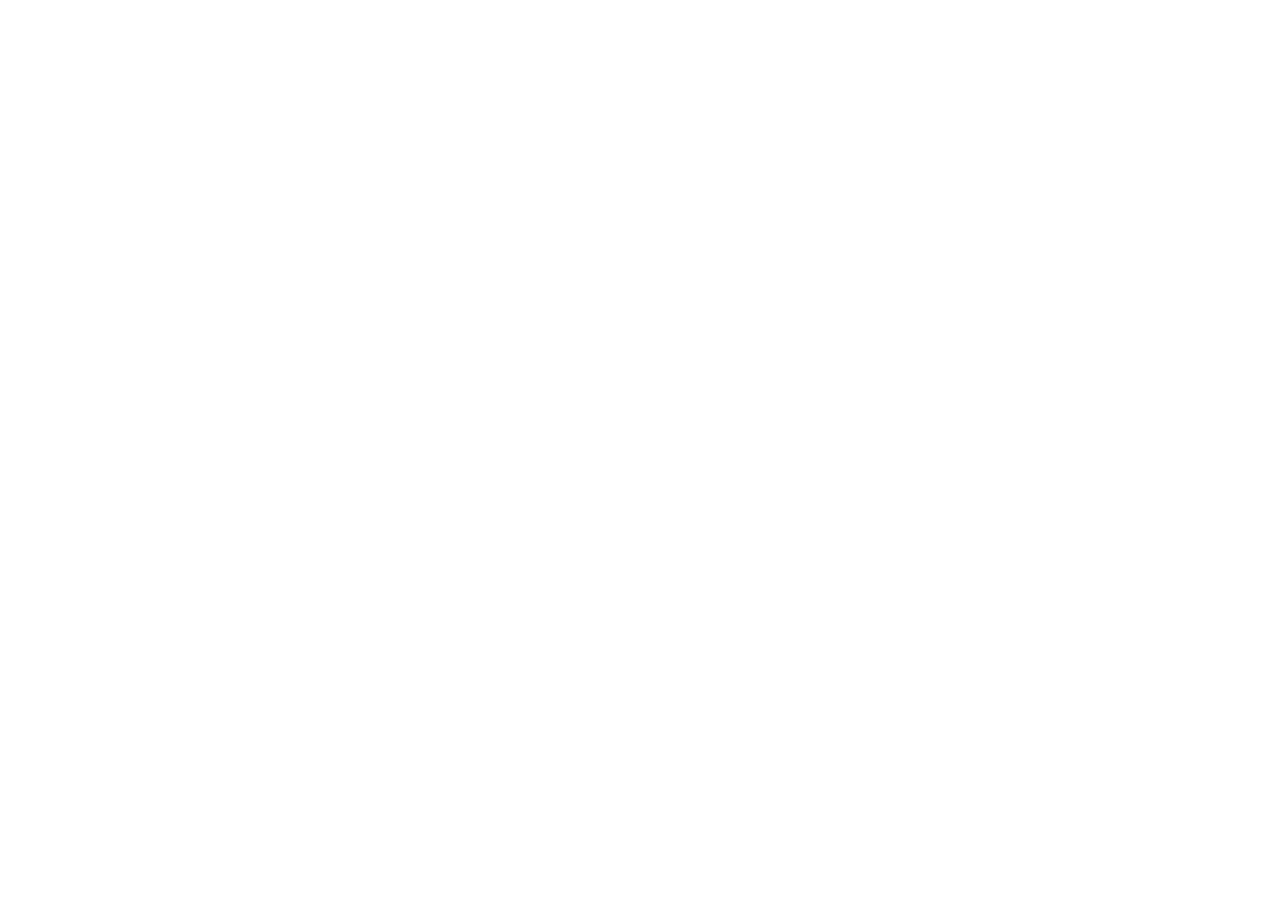
==== index.html @ 624dea50 "Add files via upload" ====
<!doctype html>
<html lang="zh-CN"><head><meta charset="utf-8"><meta name="viewport" content="width=device-width,initial-scale=1"><meta name="description" content="2026—2027 全年学习与成长计划，六个独立项目，本机保存进度。"><title>全年提升指南 · 全年提升指南</title><link rel="icon" href="assets/favicon.svg"><link rel="stylesheet" href="assets/style.css"></head>
<body data-module="home"><div id="app"></div><div id="toast" class="toast" role="status" hidden></div><dialog id="editor"></dialog><input type="file" id="backupFile" accept="application/json,.json" hidden><noscript>请启用 JavaScript 使用学习进度功能。</noscript>
<script src="data/plan.js"></script><script src="data/english-plan.js"></script><script src="data/materials.js"></script><script src="data/library.js"></script><script src="data/news.js"></script><script src="data/course-updates.js"></script><script src="assets/thesis-core.js"></script><script src="assets/core.js"></script><script src="assets/app.js"></script></body></html>
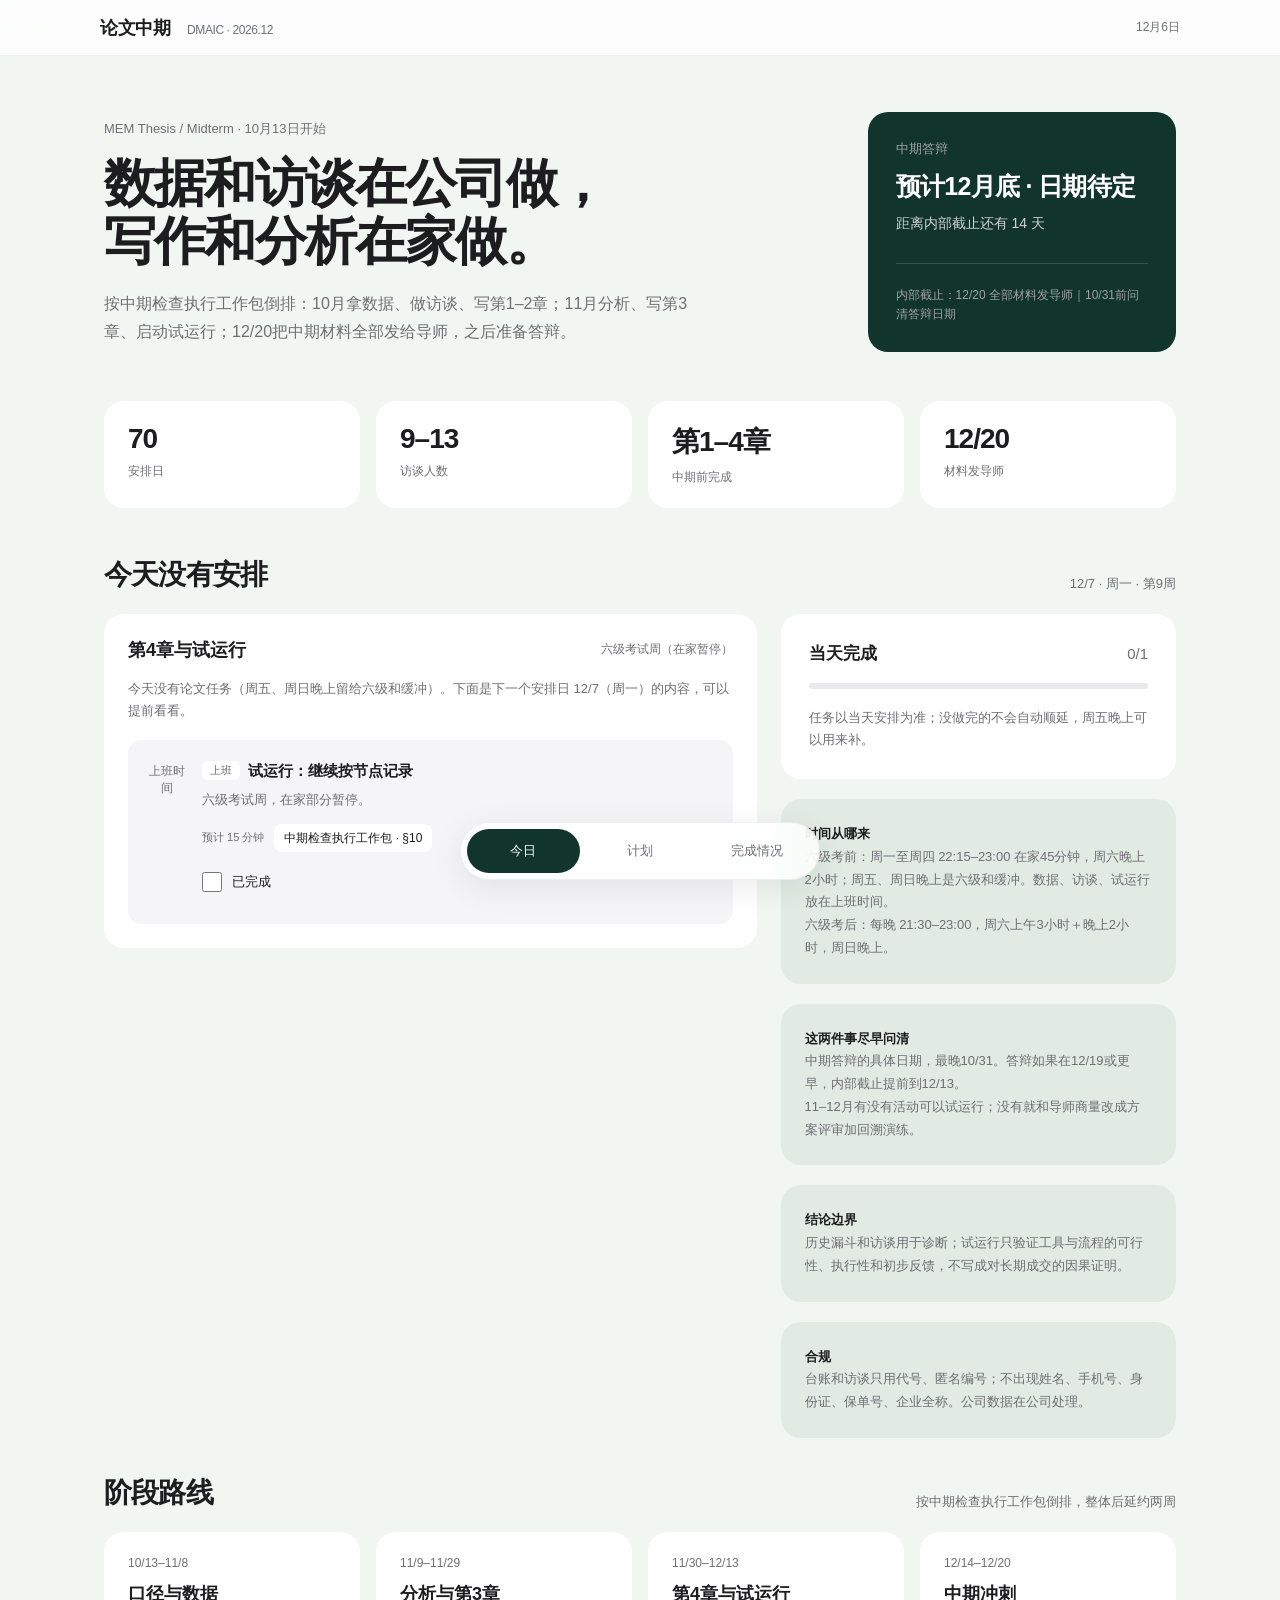
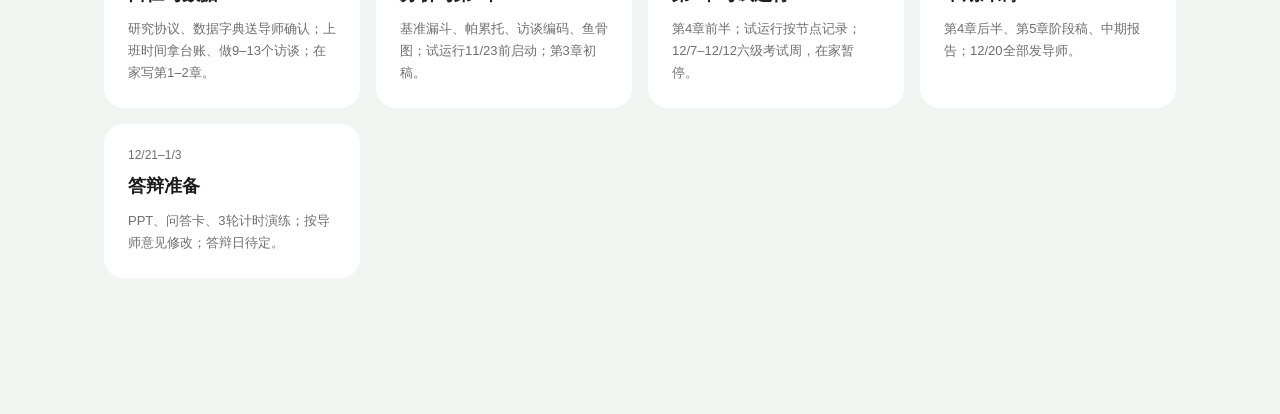
==== commit 69f17359: "Add files via upload" ====
--- a/index.html
+++ b/index.html
@@ -1,4 +1,146 @@
 <!doctype html>
-<html lang="zh-CN"><head><meta charset="utf-8"><meta name="viewport" content="width=device-width,initial-scale=1"><meta name="description" content="2026—2027 全年学习与成长计划，六个独立项目，本机保存进度。"><title>全年提升指南 · 全年提升指南</title><link rel="icon" href="assets/favicon.svg"><link rel="stylesheet" href="assets/style.css"></head>
-<body data-module="home"><div id="app"></div><div id="toast" class="toast" role="status" hidden></div><dialog id="editor"></dialog><input type="file" id="backupFile" accept="application/json,.json" hidden><noscript>请启用 JavaScript 使用学习进度功能。</noscript>
-<script src="data/plan.js"></script><script src="data/english-plan.js"></script><script src="data/materials.js"></script><script src="data/library.js"></script><script src="data/news.js"></script><script src="data/course-updates.js"></script><script src="assets/thesis-core.js"></script><script src="assets/core.js"></script><script src="assets/app.js"></script></body></html>
+<html lang="zh-CN">
+<head>
+  <meta charset="UTF-8" />
+  <meta name="viewport" content="width=device-width, initial-scale=1.0" />
+  <meta name="theme-color" content="#f2f6f3" />
+  <title>论文中期执行看板</title>
+  <style>
+
+
+    :root{--ink:#1d1d1f;--muted:#6e6e73;--paper:#f5f5f7;--card:#fff;--line:#e8e8ed;--blue:#0071e3;--radius:20px}
+    *{box-sizing:border-box}html{scroll-behavior:smooth}body{margin:0;min-height:100vh;padding-bottom:100px;background:var(--paper);color:var(--ink);font-family:-apple-system,BlinkMacSystemFont,"SF Pro Text","Helvetica Neue","PingFang SC","Microsoft YaHei",sans-serif;-webkit-font-smoothing:antialiased}
+    button,a,input{font:inherit}button{cursor:pointer}a{color:var(--link)} :focus-visible{outline:3px solid var(--blue);outline-offset:4px}
+    .topbar{position:sticky;top:env(safe-area-inset-top,0px);z-index:30;height:56px;padding:0 max(24px,calc((100vw - 1080px)/2));display:flex;align-items:center;justify-content:space-between;background:var(--glass);backdrop-filter:saturate(180%) blur(20px);border-bottom:1px solid var(--hair)}
+    .brand{font-size:18px;font-weight:600;letter-spacing:-.4px}.brand small{margin-left:12px;font-size:12px;color:var(--muted);font-weight:400}.date-chip{color:var(--muted);font-size:12px}
+    main{max-width:1120px;margin:0 auto;padding:52px 24px 36px}.hero{display:grid;grid-template-columns:1.4fr .6fr;gap:44px;align-items:center;margin-bottom:44px}.hero-copy{padding:12px 0}.eyebrow{color:var(--muted);font-size:13px;font-weight:500}h1{margin:16px 0 20px;font-size:clamp(32px,4.5vw,52px);font-weight:600;line-height:1.12;letter-spacing:-1.8px}.hero-copy p{max-width:610px;margin:0;color:var(--muted);font-size:16px;line-height:1.7}
+    .exam-card{display:flex;flex-direction:column;justify-content:space-between;min-height:240px;padding:28px;border-radius:var(--radius);background:var(--inv-bg);color:var(--inv-fg)}.exam-card .label{font-size:13px;color:#a1a1a6}.exam-card strong{display:block;margin:12px 0;font-size:25px;font-weight:600;letter-spacing:-.7px}.countdown{font-size:14px;color:#d2d2d7}.rule{height:1px;margin:22px 0;background:rgba(255,255,255,.15)}.exam-card .time{font-size:12px;color:#a1a1a6;line-height:1.6}
+    .kpis{display:grid;grid-template-columns:repeat(4,minmax(0,1fr));gap:16px;margin-bottom:48px}.kpi{padding:22px 24px;border-radius:var(--radius);background:var(--card)}.kpi .num{display:block;font-size:28px;font-weight:600;letter-spacing:-1px}.kpi .label{display:block;margin-top:8px;color:var(--muted);font-size:12px}
+    .page{display:none}.page.active{display:block}.section-head{display:flex;align-items:end;justify-content:space-between;gap:16px;margin:36px 0 20px}.section-head h2{margin:0;font-size:28px;font-weight:600;letter-spacing:-.8px}.section-head span{color:var(--muted);font-size:13px;line-height:1.5}
+    .card{border-radius:var(--radius);background:var(--card)}.today-layout{display:grid;grid-template-columns:1.65fr 1fr;gap:24px;align-items:start}.today-card{padding:24px;min-width:0}.today-heading{display:flex;justify-content:space-between;align-items:center;gap:12px;margin-bottom:20px}.today-heading strong{font-size:18px;font-weight:600}.today-heading span{color:var(--muted);font-size:12px}
+    .task-list{display:grid;gap:12px}.task{min-width:0;padding:20px;border-radius:14px;background:var(--soft)}.task.done{background:var(--done)}.task-top{display:flex;gap:16px;align-items:flex-start}.task-stage{flex:0 0 38px;padding-top:3px;color:var(--muted);font-size:12px;font-weight:500;text-align:center}.task-copy{flex:1;min-width:0}.task-title{font-size:15px;font-weight:600;line-height:1.5}.task-detail{margin-top:6px;color:var(--muted);font-size:13px;line-height:1.65;white-space:pre-line}.task-meta{display:flex;gap:10px;align-items:center;flex-wrap:wrap;margin:14px 0 0 54px}.badge{padding:4px 0;color:var(--muted);font-size:11px}.badge.path{max-width:100%;overflow:hidden;text-overflow:ellipsis;white-space:nowrap;font-size:11px}.badge.file{display:inline-block;max-width:100%;padding:5px 10px;border-radius:8px;background:var(--card);color:var(--ink);font-size:12px;line-height:1.5;overflow-wrap:anywhere}.badge.file.spark{background:var(--spark-bg);color:var(--spark-fg)}.task.done .badge.file{background:var(--card)}.side-stack .notice{line-height:1.75}.source-link{overflow-wrap:anywhere;color:var(--link);font-size:12px;text-decoration:none;line-height:1.6}.source-link:hover{text-decoration:underline}.task-actions{display:flex;margin:8px 0 0 54px}.complete-control{display:inline-flex;align-items:center;gap:10px;min-height:44px;font-size:13px;font-weight:500;cursor:pointer}.complete-control input{width:20px;height:20px;margin:0;accent-color:var(--blue);cursor:pointer}.task.done .complete-control{color:var(--link)}
+    .side-stack{display:grid;gap:20px;min-width:0}.summary-card{padding:28px}.progress-head{display:flex;justify-content:space-between;align-items:baseline;margin-bottom:18px}.progress-head strong{font-size:17px;font-weight:600}.progress-head span{color:var(--muted);font-size:15px}.track{height:6px;overflow:hidden;border-radius:99px;background:var(--chip)}.fill{height:100%;border-radius:inherit;background:var(--blue);transition:width .25s}.small-copy{margin:18px 0 0;color:var(--muted);font-size:13px;line-height:1.7}.notice{padding:24px;border-radius:var(--radius);background:var(--notice);color:var(--muted);font-size:13px;line-height:1.8}.notice b{color:var(--ink);font-weight:600}
+    .phase-grid{display:grid;grid-template-columns:repeat(4,minmax(0,1fr));gap:16px}.phase{padding:24px;border-radius:var(--radius);background:var(--card)}.phase .date{color:var(--muted);font-size:12px}.phase h3{margin:12px 0;font-size:18px;font-weight:600}.phase p{margin:0;color:var(--muted);font-size:13px;line-height:1.7}
+    .filters{display:flex;gap:8px;overflow-x:auto;padding:4px 4px 8px}.filter{flex:0 0 auto;min-height:44px;padding:10px 20px;border:0;border-radius:999px;background:var(--chip);color:var(--ink);font-size:13px}.filter.active{background:var(--blue);color:#fff}.week-group{margin-top:28px}.week-title{display:flex;justify-content:space-between;gap:12px;padding:12px 4px;font-size:16px;font-weight:600}.week-title span{color:var(--muted);font-size:12px;font-weight:400}.day-card{margin-bottom:10px;overflow:hidden}.day-summary{display:grid;grid-template-columns:86px 1fr auto;gap:20px;align-items:center;padding:22px 24px;border:0;background:var(--card);text-align:left;width:100%;color:var(--ink)}.day-summary.open{background:var(--open)}.day-date{font-size:16px;font-weight:600}.day-date small{display:block;margin-top:5px;color:var(--muted);font-size:12px;font-weight:400}.day-main{font-size:14px;line-height:1.6}.day-main small{display:block;margin-top:4px;color:var(--muted);font-size:12px}.expand{color:var(--link);font-size:13px}.day-tasks{display:none;padding:0 24px 24px}.day-tasks.open{display:grid;gap:12px;padding-top:12px}
+    .chart-card{padding:28px}.chart-heading{display:flex;align-items:center;justify-content:space-between;gap:12px;margin-bottom:28px}.chart-heading strong{font-size:17px;font-weight:600}.chart-heading span{font-size:12px;color:var(--muted)}.chart-layout{display:flex;gap:12px}.chart-axis{height:224px;flex:0 0 36px;position:relative;color:var(--muted);font-size:11px}.chart-axis span{position:absolute;right:0}.chart-axis span:nth-child(1){top:-6px}.chart-axis span:nth-child(2){top:94px}.chart-axis span:nth-child(3){top:194px}.chart-scroll{overflow-x:auto;flex:1;min-width:0;padding:6px 4px 12px;margin-top:-6px}.chart-columns{display:flex;width:max-content;min-width:100%;height:248px;gap:8px;background:linear-gradient(to bottom,var(--line) 1px,transparent 1px) 0 0/100% 100px repeat-y}.chart-day{flex:1 0 44px;max-width:64px;height:248px;padding:0 5px;border:0;background:transparent;display:flex;flex-direction:column;align-items:center;color:var(--muted);border-radius:8px}.bar-track{height:200px;width:22px;display:flex;align-items:flex-end;position:relative}.bar-fill{width:100%;height:var(--pct);min-height:3px;border-radius:5px 5px 0 0;background:var(--bar);transition:height .25s,background .15s}.chart-day:hover .bar-fill,.chart-day[aria-pressed="true"] .bar-fill{background:var(--blue)}.chart-day[aria-pressed="true"]{color:var(--link);background:var(--wash)}.bar-label{padding-top:12px;font-size:11px;white-space:nowrap}.bar-value{margin-top:4px;font-size:10px}.completion-detail{margin-top:24px;padding:28px}.detail-heading{display:flex;align-items:center;justify-content:space-between;gap:20px;margin-bottom:20px}.detail-heading h3{font-size:20px;font-weight:600;margin:0 0 6px}.detail-heading p{font-size:13px;color:var(--muted);margin:0}.completion-count{font-size:28px;font-weight:600;letter-spacing:-1px}.completion-count small{display:block;color:var(--muted);font-size:12px;font-weight:400;letter-spacing:0;margin-top:6px}.completion-tasks{display:grid;gap:0}.completion-task{display:flex;align-items:flex-start;gap:12px;padding:16px 0;border-top:1px solid var(--line);font-size:14px;line-height:1.6}.completion-mark{flex:0 0 20px;color:var(--muted)}.completion-task.finished .completion-mark{color:var(--link)}.completion-task small{display:block;color:var(--muted);font-size:12px;margin-top:4px}.completion-empty{padding:36px 24px;color:var(--muted);font-size:14px;text-align:center}
+    .bottom-nav{position:fixed;z-index:20;bottom:20px;left:50%;transform:translateX(-50%);display:grid;grid-template-columns:repeat(3,1fr);gap:4px;width:360px;max-width:calc(100% - 32px);padding:6px;border:1px solid var(--hair);border-radius:999px;background:var(--glass2);backdrop-filter:saturate(180%) blur(20px);box-shadow:0 8px 32px rgba(0,0,0,.08)}.nav{min-height:44px;border:0;border-radius:999px;background:transparent;color:var(--muted);font-size:13px}.nav.active{background:var(--inv-bg);color:var(--inv-fg)}.toast{position:fixed;z-index:80;left:50%;bottom:92px;transform:translateX(-50%) translateY(10px);padding:12px 20px;border-radius:99px;background:var(--inv-bg);color:var(--inv-fg);font-size:13px;opacity:0;pointer-events:none;transition:.2s}.toast.show{opacity:1;transform:translateX(-50%) translateY(0)}
+    @media(max-width:760px){.topbar{padding:0 20px}main{padding:30px 16px}.hero,.today-layout{grid-template-columns:1fr;gap:24px}.hero{margin-bottom:24px}.hero-copy{padding:4px}h1{letter-spacing:-1px}.exam-card{min-height:190px;padding:24px}.kpis,.phase-grid{grid-template-columns:repeat(2,minmax(0,1fr))}.kpis{gap:12px;margin-bottom:32px}.kpi{padding:20px}.section-head{align-items:start;flex-direction:column;gap:8px}.section-head h2{font-size:25px}.today-card{padding:20px 16px}.task{padding:16px}.task-top{gap:12px}.task-meta,.task-actions{margin-left:0}.task-stage{flex-basis:30px}.day-summary{grid-template-columns:54px 1fr auto;gap:12px;padding:20px 16px}.day-tasks{padding:0 16px 16px}.chart-card{padding:24px 16px}.chart-heading{align-items:start;flex-direction:column;gap:8px}.chart-layout{gap:6px}.chart-axis{flex-basis:32px}.completion-detail{padding:24px 20px}.phase{padding:20px}.bottom-nav{bottom:calc(12px + env(safe-area-inset-bottom))}.toast{bottom:calc(86px + env(safe-area-inset-bottom))}}
+    @media(max-width:380px){.kpi .num{font-size:24px}.phase-grid{grid-template-columns:1fr}.today-heading{align-items:start;flex-direction:column}.day-summary{gap:8px}.detail-heading{align-items:start;flex-direction:column}}
+    @media(prefers-reduced-motion:reduce){*,*::before,*::after{scroll-behavior:auto!important;transition:none!important}}
+  
+    a.badge.file{text-decoration:none;color:var(--link)}a.badge.file:hover{text-decoration:underline}
+    .kind-tag{display:inline-block;margin-right:8px;padding:1px 8px;border-radius:6px;background:var(--card);color:var(--muted);font-size:11px;font-weight:500;vertical-align:2px}
+    .task.done .kind-tag{background:rgba(255,255,255,.7)}
+    .next-hint{margin:-4px 0 18px;color:var(--muted);font-size:13px;line-height:1.7}
+
+    :root{--soft:#f5f5f7;--chip:#e8e8ed;--done:#e5f2ea;--notice:#e1ebe4;--open:#fafafc;--bar:#b2d9c4;--link:#116a49;--spark-bg:#e3f1e8;--spark-fg:#0f6142;--glass:rgba(255,255,255,.78);--glass2:rgba(255,255,255,.85);--hair:rgba(0,0,0,.06);--inv-bg:#11352a;--inv-fg:#fff;--paper:#f2f6f3;--blue:#167a55;--wash:rgba(22,122,85,.07)}
+    @media (prefers-color-scheme: dark){:root:not([data-theme="light"]){--ink:#f5f5f7;--muted:#98989d;--paper:#000;--card:#1c1c1e;--line:#38383a;--blue:#33b981;--soft:#2c2c2e;--chip:#3a3a3c;--done:#11281e;--notice:#18241e;--open:#232325;--bar:#1d5a40;--link:#5fd3a0;--spark-bg:#11281e;--spark-fg:#74dcb0;--glass:rgba(28,28,30,.78);--glass2:rgba(28,28,30,.85);--hair:rgba(255,255,255,.08);--inv-bg:#163d30;--inv-fg:#fff;--wash:rgba(51,185,129,.12);color-scheme:dark}}
+    :root[data-theme="dark"]{--ink:#f5f5f7;--muted:#98989d;--paper:#000;--card:#1c1c1e;--line:#38383a;--blue:#33b981;--soft:#2c2c2e;--chip:#3a3a3c;--done:#11281e;--notice:#18241e;--open:#232325;--bar:#1d5a40;--link:#5fd3a0;--spark-bg:#11281e;--spark-fg:#74dcb0;--glass:rgba(28,28,30,.78);--glass2:rgba(28,28,30,.85);--hair:rgba(255,255,255,.08);--inv-bg:#163d30;--inv-fg:#fff;--wash:rgba(51,185,129,.12);color-scheme:dark}
+    .sync-note{max-width:1120px;margin:0 auto;padding-inline:24px;color:var(--muted);font-size:12px;line-height:1.6}
+  </style>
+</head>
+<body>
+  <header class="topbar"><div class="brand">论文中期 <small>DMAIC · 2026.12</small></div><span class="date-chip" id="todayChip"></span></header>
+  <main>
+    <section class="hero"><div class="hero-copy"><div class="eyebrow">MEM Thesis / Midterm · 10月13日开始</div><h1>数据和访谈在公司做，<br>写作和分析在家做。</h1><p>按中期检查执行工作包倒排：10月拿数据、做访谈、写第1–2章；11月分析、写第3章、启动试运行；12/20把中期材料全部发给导师，之后准备答辩。</p></div><aside class="exam-card"><div><div class="label">中期答辩</div><strong>预计12月底 · 日期待定</strong><div class="countdown" id="countdown">计算中</div></div><div><div class="rule"></div><div class="time">内部截止：12/20 全部材料发导师｜10/31前问清答辩日期</div></div></aside></section>
+    <section class="kpis"><div class="kpi"><span class="num" id="kpiDays"></span><span class="label">安排日</span></div><div class="kpi"><span class="num">9–13</span><span class="label">访谈人数</span></div><div class="kpi"><span class="num">第1–4章</span><span class="label">中期前完成</span></div><div class="kpi"><span class="num">12/20</span><span class="label">材料发导师</span></div></section>
+    <section class="page active" id="page-today"></section><section class="page" id="page-plan"></section><section class="page" id="page-completion"></section>
+  </main>
+  <nav class="bottom-nav" aria-label="页面导航"><button class="nav active" data-page="today">今日</button><button class="nav" data-page="plan">计划</button><button class="nav" data-page="completion">完成情况</button></nav><div class="toast" id="toast" role="status" aria-live="polite"></div>
+  <script>
+
+    const D = {"store":"thesis_midterm_plan_2026_v1","target":{"iso":"2026-12-20T23:00:00","name":"内部截止"},"phases":[{"id":"prep","label":"口径与数据","start":"10/13","end":"11/8","text":"研究协议、数据字典送导师确认；上班时间拿台账、做9–13个访谈；在家写第1–2章。"},{"id":"analysis","label":"分析与第3章","start":"11/9","end":"11/29","text":"基准漏斗、帕累托、访谈编码、鱼骨图；试运行11/23前启动；第3章初稿。"},{"id":"ch4","label":"第4章与试运行","start":"11/30","end":"12/13","text":"第4章前半；试运行按节点记录；12/7–12/12六级考试周，在家暂停。"},{"id":"sprint","label":"中期冲刺","start":"12/14","end":"12/20","text":"第4章后半、第5章阶段稿、中期报告；12/20全部发导师。"},{"id":"defense","label":"答辩准备","start":"12/21","end":"1/3","text":"PPT、问答卡、3轮计时演练；按导师意见修改；答辩日待定。"}],"days":[{"key":"2026-10-13","week":"第1周","weekName":"口径确认包发导师","phase":"prep","headline":"研究协议一页纸","tasks":[{"id":"t1","stage":"上班时间","title":"提交脱敏台账提取申请","detail":"向业务负责人申请连续6个月、不少于10场活动的台账；附上数据字典的字段清单，说明只要企业代号和匿名员工号。","planned":20,"files":[{"short":"中期检查执行工作包 · §3 数据字典","full":"output/中期准备包_2026/中期检查执行工作包.docx"}],"tag":"上班"},{"id":"t2","stage":"22:15 在家","title":"研究协议一页纸","detail":"对象、核心问题、流程边界、研究设计、中期目标五项，照工作包第2节写成一页。","planned":45,"files":[{"short":"中期检查执行工作包 · §2 研究协议","full":"output/中期准备包_2026/中期检查执行工作包.docx"},{"short":"开题报告详情表核心内容_已修订可提交.docx","full":"开题报告详情表核心内容_已修订可提交.docx"}],"tag":""}]},{"key":"2026-10-14","week":"第1周","weekName":"口径确认包发导师","phase":"prep","headline":"画流程图","tasks":[{"id":"t1","stage":"上班时间","title":"列访谈名单并发出邀约","detail":"项目负责人2–3人、代理人骨干3–4人、培训/合规/数据2–3人、企业HR 2–3人，共9–13人；每人约45分钟。","planned":20,"files":[{"short":"中期检查执行工作包 · §5 访谈方案","full":"output/中期准备包_2026/中期检查执行工作包.docx"}],"tag":"上班"},{"id":"t2","stage":"22:15 在家","title":"画流程图","detail":"企业筛选 → HR沟通 → 报名/到场 → 咨询预约 → 保单体检 → 方案出具 → 成交/持续跟进；每个节点写清唯一时间戳与归属规则。","planned":45,"files":[{"short":"中期检查执行工作包 · §2 流程边界","full":"output/中期准备包_2026/中期检查执行工作包.docx"}],"tag":""}]},{"key":"2026-10-15","week":"第1周","weekName":"口径确认包发导师","phase":"prep","headline":"数据字典定稿","tasks":[{"id":"t1","stage":"上班时间","title":"问清11–12月哪几场活动可以试运行","detail":"试运行要在11/23前启动；没有可用活动的话，尽早告诉导师。","planned":15,"files":[{"short":"中期检查执行工作包 · §10 试运行","full":"output/中期准备包_2026/中期检查执行工作包.docx"}],"tag":"上班"},{"id":"t2","stage":"22:15 在家","title":"数据字典定稿","detail":"9个变量逐一写定义口径、来源、时间字段、缺失处理。","planned":45,"files":[{"short":"中期检查执行工作包 · §3 数据字典","full":"output/中期准备包_2026/中期检查执行工作包.docx"}],"tag":""}]},{"key":"2026-10-16","week":"第1周","weekName":"口径确认包发导师","phase":"prep","headline":"跟进台账申请进度","tasks":[{"id":"t1","stage":"上班时间","title":"跟进台账申请进度","detail":"确认数据什么时候能拿到、以什么格式给。晚上是缓冲，不排在家任务。","planned":10,"files":[],"tag":"上班"}]},{"key":"2026-10-17","week":"第1周","weekName":"口径确认包发导师","phase":"prep","headline":"整理口径确认包并发给导师","tasks":[{"id":"t1","stage":"周六 21:30","title":"整理口径确认包并发给导师","detail":"研究协议、流程图、数据字典、访谈名单合成一份，附几句说明：想请导师确认口径与流程边界。今晚发出。","planned":120,"files":[{"short":"中期检查执行工作包 · §1–§3","full":"output/中期准备包_2026/中期检查执行工作包.docx"},{"short":"开题报告详情表核心内容_已修订可提交.docx","full":"开题报告详情表核心内容_已修订可提交.docx"}],"tag":""}]},{"key":"2026-10-19","week":"第2周","weekName":"拿数据、开始访谈、第1章","phase":"prep","headline":"第1章：研究背景","tasks":[{"id":"t1","stage":"上班时间","title":"访谈1：项目负责人","detail":"开场照工作包的伦理提示说明匿名与可拒答；当天把录音转成纪要。","planned":60,"files":[{"short":"中期检查执行工作包 · §5 访谈提纲与伦理提示","full":"output/中期准备包_2026/中期检查执行工作包.docx"}],"tag":"上班"},{"id":"t2","stage":"22:15 在家","title":"第1章：研究背景","detail":"以开题报告为底稿改写，套用学校论文模板。","planned":45,"files":[{"short":"开题报告详情表核心内容_已修订可提交.docx","full":"开题报告详情表核心内容_已修订可提交.docx"},{"short":"毕业论文 / 复旦MEM硕士毕业论文模板(2025)","full":"../毕业论文/3.00 复旦MEM硕士毕业论文模板(2025)(1).docx"}],"tag":""}]},{"key":"2026-10-20","week":"第2周","weekName":"拿数据、开始访谈、第1章","phase":"prep","headline":"第1章：研究问题与意义","tasks":[{"id":"t1","stage":"上班时间","title":"接收台账，先查范围完整性与重复记录","detail":"是否覆盖连续6个月、10场以上；按“活动编号＋企业代号＋匿名员工号”去重。","planned":30,"files":[{"short":"中期检查执行工作包 · §4 数据质量审计","full":"output/中期准备包_2026/中期检查执行工作包.docx"}],"tag":"上班"},{"id":"t2","stage":"22:15 在家","title":"第1章：研究问题与意义","detail":"问题对应四问：问题在哪、为何发生、如何改进、方案是否可行。","planned":45,"files":[{"short":"开题报告详情表核心内容_已修订可提交.docx","full":"开题报告详情表核心内容_已修订可提交.docx"}],"tag":""}]},{"key":"2026-10-21","week":"第2周","weekName":"拿数据、开始访谈、第1章","phase":"prep","headline":"整理访谈纪要1–2","tasks":[{"id":"t1","stage":"上班时间","title":"访谈2：项目负责人或渠道管理","detail":"重点：企业选择、目标冲突、资源与复盘机制。","planned":60,"files":[{"short":"中期检查执行工作包 · §5","full":"output/中期准备包_2026/中期检查执行工作包.docx"}],"tag":"上班"},{"id":"t2","stage":"22:15 在家","title":"整理访谈纪要1–2","detail":"按“角色＋编号”命名，存入 03_访谈纪要与编码。","planned":45,"files":[{"short":"中期检查执行工作包 · 附录A 命名规范","full":"output/中期准备包_2026/中期检查执行工作包.docx"}],"tag":""}]},{"key":"2026-10-22","week":"第2周","weekName":"拿数据、开始访谈、第1章","phase":"prep","headline":"第1章：研究方法与技术路线","tasks":[{"id":"t1","stage":"22:15 在家","title":"第1章：研究方法与技术路线","detail":"单案例研究：历史过程数据＋半结构化访谈＋小范围试运行。","planned":45,"files":[{"short":"开题报告详情表核心内容_已修订可提交.docx","full":"开题报告详情表核心内容_已修订可提交.docx"}],"tag":""}]},{"key":"2026-10-23","week":"第2周","weekName":"拿数据、开始访谈、第1章","phase":"prep","headline":"数据质量审计：漏斗逻辑、时间顺序、缺失比例","tasks":[{"id":"t1","stage":"上班时间","title":"数据质量审计：漏斗逻辑、时间顺序、缺失比例","detail":"后续节点人数不得无解释地大于前序节点；报名≤到场≤预约≤体检≤方案≤成交。异常样本回查，不擅自改写。","planned":45,"files":[{"short":"中期检查执行工作包 · §4","full":"output/中期准备包_2026/中期检查执行工作包.docx"}],"tag":"上班"}]},{"key":"2026-10-24","week":"第2周","weekName":"拿数据、开始访谈、第1章","phase":"prep","headline":"第1章初稿合成＋清洗日志 V01","tasks":[{"id":"t1","stage":"周六 21:30","title":"第1章初稿合成＋清洗日志 V01","detail":"把本周三段合成第1章；清洗日志记录日期、修改人、原因与影响。","planned":120,"files":[{"short":"毕业论文 / 复旦MEM硕士毕业论文模板(2025)","full":"../毕业论文/3.00 复旦MEM硕士毕业论文模板(2025)(1).docx"},{"short":"中期检查执行工作包 · 附录A","full":"output/中期准备包_2026/中期检查执行工作包.docx"}],"tag":""}]},{"key":"2026-10-26","week":"第3周","weekName":"访谈、第2章","phase":"prep","headline":"第2章：DMAIC 理论","tasks":[{"id":"t1","stage":"上班时间","title":"访谈3：代理人骨干","detail":"重点：现场服务、客户分层、资料收集、跟进障碍。","planned":60,"files":[{"short":"中期检查执行工作包 · §5","full":"output/中期准备包_2026/中期检查执行工作包.docx"}],"tag":"上班"},{"id":"t2","stage":"22:15 在家","title":"第2章：DMAIC 理论","detail":"定义、五阶段、在服务流程中的应用。","planned":45,"files":[{"short":"参考文献 文件夹","full":"参考文献/"}],"tag":""}]},{"key":"2026-10-27","week":"第3周","weekName":"访谈、第2章","phase":"prep","headline":"第2章：服务质量与项目质量理论","tasks":[{"id":"t1","stage":"22:15 在家","title":"第2章：服务质量与项目质量理论","detail":"只写与本研究CTQ相关的部分。","planned":45,"files":[{"short":"参考文献 文件夹","full":"参考文献/"}],"tag":""}]},{"key":"2026-10-28","week":"第3周","weekName":"访谈、第2章","phase":"prep","headline":"整理访谈纪要3–4","tasks":[{"id":"t1","stage":"上班时间","title":"访谈4：代理人骨干","detail":"同上提纲；注意“只听不约、约而不来”的原因。","planned":60,"files":[{"short":"中期检查执行工作包 · §5","full":"output/中期准备包_2026/中期检查执行工作包.docx"}],"tag":"上班"},{"id":"t2","stage":"22:15 在家","title":"整理访谈纪要3–4","detail":"当天转写，标出可以引用的原话。","planned":45,"files":[],"tag":""}]},{"key":"2026-10-29","week":"第3周","weekName":"访谈、第2章","phase":"prep","headline":"第2章：职域服务相关文献综述","tasks":[{"id":"t1","stage":"22:15 在家","title":"第2章：职域服务相关文献综述","detail":"国内外研究现状＋述评，指出本研究的切入点。","planned":45,"files":[{"short":"参考文献 文件夹","full":"参考文献/"}],"tag":""}]},{"key":"2026-10-30","week":"第3周","weekName":"访谈、第2章","phase":"prep","headline":"访谈5：培训/合规/数据人员；问清中期答辩日期","tasks":[{"id":"t1","stage":"上班时间","title":"访谈5：培训/合规/数据人员；问清中期答辩日期","detail":"访谈重点：标准、系统字段、授权、宣传及适当性边界。中期日期最晚10/31前问到。","planned":60,"files":[{"short":"中期检查执行工作包 · §5","full":"output/中期准备包_2026/中期检查执行工作包.docx"}],"tag":"上班"}]},{"key":"2026-10-31","week":"第3周","weekName":"访谈、第2章","phase":"prep","headline":"第2章初稿＋脱敏合规检查","tasks":[{"id":"t1","stage":"周六 21:30","title":"第2章初稿＋脱敏合规检查","detail":"第2章合成；检查台账里没有姓名、手机号、身份证、保单号、企业全称。","planned":120,"files":[{"short":"中期检查执行工作包 · §4 脱敏合规","full":"output/中期准备包_2026/中期检查执行工作包.docx"}],"tag":""}]},{"key":"2026-11-02","week":"第4周","weekName":"访谈收尾、第1–2章V1","phase":"prep","headline":"整理访谈纪要5–7","tasks":[{"id":"t1","stage":"上班时间","title":"访谈6–7：代理人骨干、企业HR","detail":"HR重点：企业准入、动员难点、员工体验与隐私顾虑。","planned":90,"files":[{"short":"中期检查执行工作包 · §5","full":"output/中期准备包_2026/中期检查执行工作包.docx"}],"tag":"上班"},{"id":"t2","stage":"22:15 在家","title":"整理访谈纪要5–7","detail":"当天转写。","planned":45,"files":[],"tag":""}]},{"key":"2026-11-03","week":"第4周","weekName":"访谈收尾、第1–2章V1","phase":"prep","headline":"第1–2章通读修改","tasks":[{"id":"t1","stage":"22:15 在家","title":"第1–2章通读修改","detail":"统一术语、引用格式和图表编号。","planned":45,"files":[{"short":"毕业论文 / 复旦MEM硕士毕业论文模板(2025)","full":"../毕业论文/3.00 复旦MEM硕士毕业论文模板(2025)(1).docx"}],"tag":""}]},{"key":"2026-11-04","week":"第4周","weekName":"访谈收尾、第1–2章V1","phase":"prep","headline":"数据清洗：去重、时间顺序异常回查","tasks":[{"id":"t1","stage":"上班时间","title":"访谈8–9：企业HR、合规或数据人员","detail":"补齐四类角色；如已满9人可只做一场。","planned":60,"files":[{"short":"中期检查执行工作包 · §5","full":"output/中期准备包_2026/中期检查执行工作包.docx"}],"tag":"上班"},{"id":"t2","stage":"22:15 在家","title":"数据清洗：去重、时间顺序异常回查","detail":"只回查、标记，不改原始值。","planned":45,"files":[{"short":"中期检查执行工作包 · §4","full":"output/中期准备包_2026/中期检查执行工作包.docx"}],"tag":""}]},{"key":"2026-11-05","week":"第4周","weekName":"访谈收尾、第1–2章V1","phase":"prep","headline":"填完数据质量审计表","tasks":[{"id":"t1","stage":"22:15 在家","title":"填完数据质量审计表","detail":"六项检查逐条写记录结果与处理决定。","planned":45,"files":[{"short":"中期检查执行工作包 · §4 审计表","full":"output/中期准备包_2026/中期检查执行工作包.docx"}],"tag":""}]},{"key":"2026-11-06","week":"第4周","weekName":"访谈收尾、第1–2章V1","phase":"prep","headline":"补提缺失字段","tasks":[{"id":"t1","stage":"上班时间","title":"补提缺失字段","detail":"缺时间戳的只用于数量统计，记在清洗日志里。","planned":20,"files":[{"short":"中期检查执行工作包 · §3 缺失处理","full":"output/中期准备包_2026/中期检查执行工作包.docx"}],"tag":"上班"}]},{"key":"2026-11-07","week":"第4周","weekName":"访谈收尾、第1–2章V1","phase":"prep","headline":"第1–2章 V1＋访谈纪要全部归档","tasks":[{"id":"t1","stage":"周六 21:30","title":"第1–2章 V1＋访谈纪要全部归档","detail":"（今天上午六级模考。）第1–2章定稿V1；访谈纪要全部放进 03_访谈纪要与编码；可以把第1–2章发导师。","planned":120,"files":[{"short":"中期检查执行工作包 · 附录A 证据目录","full":"output/中期准备包_2026/中期检查执行工作包.docx"}],"tag":""}]},{"key":"2026-11-09","week":"第5周","weekName":"基准漏斗与帕累托","phase":"analysis","headline":"基准漏斗：计算各节点数量与转化率","tasks":[{"id":"t1","stage":"22:15 在家","title":"基准漏斗：计算各节点数量与转化率","detail":"各节点人数、环节转化率、总转化率。","planned":45,"files":[{"short":"中期检查执行工作包 · §6 基准分析","full":"output/中期准备包_2026/中期检查执行工作包.docx"}],"tag":""}]},{"key":"2026-11-10","week":"第5周","weekName":"基准漏斗与帕累托","phase":"analysis","headline":"画漏斗图＋指标表","tasks":[{"id":"t1","stage":"22:15 在家","title":"画漏斗图＋指标表","detail":"脚注写清数据期间与样本量。","planned":45,"files":[{"short":"中期检查执行工作包 · §6","full":"output/中期准备包_2026/中期检查执行工作包.docx"}],"tag":""}]},{"key":"2026-11-11","week":"第5周","weekName":"基准漏斗与帕累托","phase":"analysis","headline":"帕累托：相邻环节流失量排序","tasks":[{"id":"t1","stage":"上班时间","title":"起草试运行方案","detail":"优先试运行“24小时、3天、7天跟进＋CRM留痕”；写清目标、范围、基准期间、样本量。","planned":30,"files":[{"short":"中期检查执行工作包 · §10 试运行","full":"output/中期准备包_2026/中期检查执行工作包.docx"}],"tag":"上班"},{"id":"t2","stage":"22:15 在家","title":"帕累托：相邻环节流失量排序","detail":"原始流失量、累计占比、优先改进阈值。","planned":45,"files":[{"short":"中期检查执行工作包 · §6","full":"output/中期准备包_2026/中期检查执行工作包.docx"}],"tag":""}]},{"key":"2026-11-12","week":"第5周","weekName":"基准漏斗与帕累托","phase":"analysis","headline":"画帕累托图＋脚注","tasks":[{"id":"t1","stage":"22:15 在家","title":"画帕累托图＋脚注","detail":"柱状图加累计线；脚注写数据期间与样本量。","planned":45,"files":[{"short":"中期检查执行工作包 · §6","full":"output/中期准备包_2026/中期检查执行工作包.docx"}],"tag":""}]},{"key":"2026-11-13","week":"第5周","weekName":"基准漏斗与帕累托","phase":"analysis","headline":"试运行方案请业务负责人过目","tasks":[{"id":"t1","stage":"上班时间","title":"试运行方案请业务负责人过目","detail":"确认适用活动、参与代理人、执行检查方式。","planned":20,"files":[{"short":"中期检查执行工作包 · §10","full":"output/中期准备包_2026/中期检查执行工作包.docx"}],"tag":"上班"}]},{"key":"2026-11-14","week":"第5周","weekName":"基准漏斗与帕累托","phase":"analysis","headline":"分层比较表","tasks":[{"id":"t1","stage":"周六 21:30","title":"分层比较表","detail":"按企业类型、活动主题、时段或执行团队做描述性比较；样本小只作描述。","planned":120,"files":[{"short":"中期检查执行工作包 · §6 分层比较","full":"output/中期准备包_2026/中期检查执行工作包.docx"}],"tag":""}]},{"key":"2026-11-16","week":"第6周","weekName":"访谈编码、鱼骨图","phase":"analysis","headline":"访谈编码（一）","tasks":[{"id":"t1","stage":"22:15 在家","title":"访谈编码（一）","detail":"按五个主题编码：企业匹配与HR协同、活动参与与咨询意愿、服务标准与资料、跟进与资源分配、合规与数据。","planned":45,"files":[{"short":"中期检查执行工作包 · §5 编码框架","full":"output/中期准备包_2026/中期检查执行工作包.docx"}],"tag":""}]},{"key":"2026-11-17","week":"第6周","weekName":"访谈编码、鱼骨图","phase":"analysis","headline":"访谈编码（二）＋编码表","tasks":[{"id":"t1","stage":"22:15 在家","title":"访谈编码（二）＋编码表","detail":"每个编码对应流程证据。","planned":45,"files":[{"short":"中期检查执行工作包 · §5","full":"output/中期准备包_2026/中期检查执行工作包.docx"}],"tag":""}]},{"key":"2026-11-18","week":"第6周","weekName":"访谈编码、鱼骨图","phase":"analysis","headline":"画鱼骨图","tasks":[{"id":"t1","stage":"上班时间","title":"试运行方案送合规审核","detail":"重点：授权、宣传审核与适当性边界。","planned":20,"files":[{"short":"中期检查执行工作包 · §10","full":"output/中期准备包_2026/中期检查执行工作包.docx"}],"tag":"上班"},{"id":"t2","stage":"22:15 在家","title":"画鱼骨图","detail":"只针对关键损耗节点，原因与访谈编号对应。","planned":45,"files":[{"short":"中期检查执行工作包 · §6 原因确认","full":"output/中期准备包_2026/中期检查执行工作包.docx"}],"tag":""}]},{"key":"2026-11-19","week":"第6周","weekName":"访谈编码、鱼骨图","phase":"analysis","headline":"填优先问题表（问题1–3）","tasks":[{"id":"t1","stage":"22:15 在家","title":"填优先问题表（问题1–3）","detail":"每个问题写：数据证据、根因证据（访谈编号＋材料）、DMAIC动作、验证指标。","planned":45,"files":[{"short":"中期检查执行工作包 · §6 优先问题表","full":"output/中期准备包_2026/中期检查执行工作包.docx"}],"tag":""}]},{"key":"2026-11-20","week":"第6周","weekName":"访谈编码、鱼骨图","phase":"analysis","headline":"锁定试运行口径","tasks":[{"id":"t1","stage":"上班时间","title":"锁定试运行口径","detail":"活动编号、执行人、基准期间、样本口径、纳入排除规则在开始前锁定，之后不改。","planned":30,"files":[{"short":"中期检查执行工作包 · §10","full":"output/中期准备包_2026/中期检查执行工作包.docx"}],"tag":"上班"}]},{"key":"2026-11-21","week":"第6周","weekName":"访谈编码、鱼骨图","phase":"analysis","headline":"第3章：案例概况与流程","tasks":[{"id":"t1","stage":"周六 21:30","title":"第3章：案例概况与流程","detail":"（今天上午六级模考。）A公司上海分公司项目概况、流程图、样本范围。","planned":120,"files":[{"short":"中期检查执行工作包 · §14 写作映射","full":"output/中期准备包_2026/中期检查执行工作包.docx"}],"tag":""}]},{"key":"2026-11-23","week":"第7周","weekName":"启动试运行、第3章","phase":"analysis","headline":"第3章：数据与基准漏斗","tasks":[{"id":"t1","stage":"上班时间","title":"启动试运行","detail":"给执行代理人讲清跟进SOP和记录表；开始记录24小时、3天、7天节点的应完成数与实际完成数。","planned":45,"files":[{"short":"中期检查执行工作包 · §8.2 跟进SOP","full":"output/中期准备包_2026/中期检查执行工作包.docx"},{"short":"中期检查执行工作包 · §10","full":"output/中期准备包_2026/中期检查执行工作包.docx"}],"tag":"上班"},{"id":"t2","stage":"22:15 在家","title":"第3章：数据与基准漏斗","detail":"把漏斗图、指标表写进正文。","planned":45,"files":[],"tag":""}]},{"key":"2026-11-24","week":"第7周","weekName":"启动试运行、第3章","phase":"analysis","headline":"第3章：问题识别","tasks":[{"id":"t1","stage":"22:15 在家","title":"第3章：问题识别","detail":"帕累托＋分层比较，引出三个优先问题。","planned":45,"files":[],"tag":""}]},{"key":"2026-11-25","week":"第7周","weekName":"启动试运行、第3章","phase":"analysis","headline":"第3章：原因分析","tasks":[{"id":"t1","stage":"上班时间","title":"试运行：24小时节点检查","detail":"记录完成数和异常原因。","planned":15,"files":[{"short":"中期检查执行工作包 · §10","full":"output/中期准备包_2026/中期检查执行工作包.docx"}],"tag":"上班"},{"id":"t2","stage":"22:15 在家","title":"第3章：原因分析","detail":"访谈编码＋鱼骨图交叉验证。","planned":45,"files":[],"tag":""}]},{"key":"2026-11-26","week":"第7周","weekName":"启动试运行、第3章","phase":"analysis","headline":"第3章通读","tasks":[{"id":"t1","stage":"22:15 在家","title":"第3章通读","detail":"检查每个判断都对应台账、访谈或试运行证据。","planned":45,"files":[],"tag":""}]},{"key":"2026-11-27","week":"第7周","weekName":"启动试运行、第3章","phase":"analysis","headline":"试运行：3天节点检查","tasks":[{"id":"t1","stage":"上班时间","title":"试运行：3天节点检查","detail":"记录完成数和异常原因。","planned":15,"files":[{"short":"中期检查执行工作包 · §10","full":"output/中期准备包_2026/中期检查执行工作包.docx"}],"tag":"上班"}]},{"key":"2026-11-28","week":"第7周","weekName":"启动试运行、第3章","phase":"analysis","headline":"第3章初稿完成","tasks":[{"id":"t1","stage":"周六 21:30","title":"第3章初稿完成","detail":"可以发导师看一眼方向。","planned":120,"files":[],"tag":""}]},{"key":"2026-11-30","week":"第8周","weekName":"第4章前半","phase":"ch4","headline":"第4章 Define：SIPOC、流程边界、CTQ","tasks":[{"id":"t1","stage":"上班时间","title":"试运行：7天节点检查","detail":"记录完成数、状态留痕和拒绝/延期原因码。","planned":15,"files":[{"short":"中期检查执行工作包 · §10","full":"output/中期准备包_2026/中期检查执行工作包.docx"}],"tag":"上班"},{"id":"t2","stage":"22:15 在家","title":"第4章 Define：SIPOC、流程边界、CTQ","detail":"CTQ里放进客户体验、需求识别完整度、响应及时性、授权留痕。","planned":45,"files":[{"short":"中期检查执行工作包 · §7 DMAIC闭环","full":"output/中期准备包_2026/中期检查执行工作包.docx"}],"tag":""}]},{"key":"2026-12-01","week":"第8周","weekName":"第4章前半","phase":"ch4","headline":"第4章 Measure：数据字典、样本、基准","tasks":[{"id":"t1","stage":"22:15 在家","title":"第4章 Measure：数据字典、样本、基准","detail":"引用第3章的基准，不重复画图。","planned":45,"files":[{"short":"中期检查执行工作包 · §7","full":"output/中期准备包_2026/中期检查执行工作包.docx"}],"tag":""}]},{"key":"2026-12-02","week":"第8周","weekName":"第4章前半","phase":"ch4","headline":"第4章 Analyze：关键损耗排序与根因交叉验证","tasks":[{"id":"t1","stage":"22:15 在家","title":"第4章 Analyze：关键损耗排序与根因交叉验证","detail":"帕累托＋鱼骨图＋访谈编码。","planned":45,"files":[{"short":"中期检查执行工作包 · §7","full":"output/中期准备包_2026/中期检查执行工作包.docx"}],"tag":""}]},{"key":"2026-12-03","week":"第8周","weekName":"第4章前半","phase":"ch4","headline":"第4章前半通读","tasks":[{"id":"t1","stage":"22:15 在家","title":"第4章前半通读","detail":"Define–Analyze 三节衔接。","planned":45,"files":[],"tag":""}]},{"key":"2026-12-04","week":"第8周","weekName":"第4章前半","phase":"ch4","headline":"试运行记录汇总（第一轮）","tasks":[{"id":"t1","stage":"上班时间","title":"试运行记录汇总（第一轮）","detail":"应完成数、实际完成数、异常原因。","planned":20,"files":[{"short":"中期检查执行工作包 · §10","full":"output/中期准备包_2026/中期检查执行工作包.docx"}],"tag":"上班"}]},{"key":"2026-12-05","week":"第8周","weekName":"第4章前半","phase":"ch4","headline":"改进工具：企业筛选评分表","tasks":[{"id":"t1","stage":"周六 21:30","title":"改进工具：企业筛选评分表","detail":"（今天下午15:00六级最后自测，晚上轻一点。）五个维度的观察点、评分与证据来源。","planned":90,"files":[{"short":"中期检查执行工作包 · §8.1","full":"output/中期准备包_2026/中期检查执行工作包.docx"}],"tag":""}]},{"key":"2026-12-07","week":"第9周","weekName":"六级考试周（在家暂停）","phase":"ch4","headline":"试运行：继续按节点记录","tasks":[{"id":"t1","stage":"上班时间","title":"试运行：继续按节点记录","detail":"六级考试周，在家部分暂停。","planned":15,"files":[{"short":"中期检查执行工作包 · §10","full":"output/中期准备包_2026/中期检查执行工作包.docx"}],"tag":"上班"}]},{"key":"2026-12-09","week":"第9周","weekName":"六级考试周（在家暂停）","phase":"ch4","headline":"试运行：继续按节点记录","tasks":[{"id":"t1","stage":"上班时间","title":"试运行：继续按节点记录","detail":"","planned":15,"files":[{"short":"中期检查执行工作包 · §10","full":"output/中期准备包_2026/中期检查执行工作包.docx"}],"tag":"上班"}]},{"key":"2026-12-11","week":"第9周","weekName":"六级考试周（在家暂停）","phase":"ch4","headline":"试运行：继续按节点记录","tasks":[{"id":"t1","stage":"上班时间","title":"试运行：继续按节点记录","detail":"","planned":15,"files":[{"short":"中期检查执行工作包 · §10","full":"output/中期准备包_2026/中期检查执行工作包.docx"}],"tag":"上班"}]},{"key":"2026-12-13","week":"第9周","weekName":"六级考试周（在家暂停）","phase":"ch4","headline":"恢复：通读第1–4章前半，列12/20前的清单","tasks":[{"id":"t1","stage":"21:30 在家","title":"恢复：通读第1–4章前半，列12/20前的清单","detail":"六级已考完，从今晚起论文是主线。列出这一周每天要交的东西。","planned":85,"files":[],"tag":""}]},{"key":"2026-12-14","week":"第10周","weekName":"中期冲刺：12/20发导师","phase":"sprint","headline":"第4章 Improve：活动后跟进SOP、保单体检资料清单","tasks":[{"id":"t1","stage":"21:30 在家","title":"第4章 Improve：活动后跟进SOP、保单体检资料清单","detail":"企业评分表已有，补齐另外两个工具，写清版本号。","planned":85,"files":[{"short":"中期检查执行工作包 · §8.2–§8.3","full":"output/中期准备包_2026/中期检查执行工作包.docx"}],"tag":""}]},{"key":"2026-12-15","week":"第10周","weekName":"中期冲刺：12/20发导师","phase":"sprint","headline":"第4章 Control：RACI 与控制看板","tasks":[{"id":"t1","stage":"21:30 在家","title":"第4章 Control：RACI 与控制看板","detail":"写明是拟议控制机制，实际岗位以公司制度为准。","planned":85,"files":[{"short":"中期检查执行工作包 · §9","full":"output/中期准备包_2026/中期检查执行工作包.docx"}],"tag":""}]},{"key":"2026-12-16","week":"第10周","weekName":"中期冲刺：12/20发导师","phase":"sprint","headline":"第5章阶段稿：试运行设计","tasks":[{"id":"t1","stage":"上班时间","title":"整理试运行数据，请业务方确认","detail":"执行率、响应时长、反馈和局限。","planned":30,"files":[{"short":"中期检查执行工作包 · §10","full":"output/中期准备包_2026/中期检查执行工作包.docx"}],"tag":"上班"},{"id":"t2","stage":"21:30 在家","title":"第5章阶段稿：试运行设计","detail":"目标、适用范围、基准期间与试运行期间、执行检查。","planned":85,"files":[{"short":"中期检查执行工作包 · §10","full":"output/中期准备包_2026/中期检查执行工作包.docx"}],"tag":""}]},{"key":"2026-12-17","week":"第10周","weekName":"中期冲刺：12/20发导师","phase":"sprint","headline":"第5章：初步结果与局限","tasks":[{"id":"t1","stage":"21:30 在家","title":"第5章：初步结果与局限","detail":"前后完成率、响应时长、反馈；不写成因果结论。局限：样本小、季节性、企业差异、观察期短。","planned":85,"files":[{"short":"中期检查执行工作包 · §10 结论边界","full":"output/中期准备包_2026/中期检查执行工作包.docx"}],"tag":""}]},{"key":"2026-12-18","week":"第10周","weekName":"中期冲刺：12/20发导师","phase":"sprint","headline":"证据附件目录整理","tasks":[{"id":"t1","stage":"21:30 在家（轻）","title":"证据附件目录整理","detail":"按 01_原始脱敏数据 到 07_中期报告与PPT 归档。","planned":45,"files":[{"short":"中期检查执行工作包 · 附录A 证据目录","full":"output/中期准备包_2026/中期检查执行工作包.docx"}],"tag":""}]},{"key":"2026-12-19","week":"第10周","weekName":"中期冲刺：12/20发导师","phase":"sprint","headline":"中期报告","tasks":[{"id":"t1","stage":"周六 9:00","title":"中期报告","detail":"研究进度、数据来源、分析方法、阶段成果、后续计划。","planned":180,"files":[{"short":"中期检查执行工作包 · §12 交付清单","full":"output/中期准备包_2026/中期检查执行工作包.docx"}],"tag":""},{"id":"t2","stage":"周六 21:30","title":"第1–5章统一格式与图表编号","detail":"套学校模板，检查参考文献格式。","planned":120,"files":[{"short":"毕业论文 / 复旦MEM硕士毕业论文模板(2025)","full":"../毕业论文/3.00 复旦MEM硕士毕业论文模板(2025)(1).docx"}],"tag":""}]},{"key":"2026-12-20","week":"第10周","weekName":"中期冲刺：12/20发导师","phase":"sprint","headline":"把中期材料全部发给导师","tasks":[{"id":"t1","stage":"21:30 在家","title":"把中期材料全部发给导师","detail":"中期报告、第1–4章、第5章阶段稿、证据附件。这是内部截止日。","planned":85,"files":[{"short":"中期检查执行工作包 · §12 交付清单","full":"output/中期准备包_2026/中期检查执行工作包.docx"}],"tag":""}]},{"key":"2026-12-21","week":"第11周","weekName":"PPT与演练","phase":"defense","headline":"PPT：背景、路线、进度、数据","tasks":[{"id":"t1","stage":"21:30 在家","title":"PPT：背景、路线、进度、数据","detail":"以现有8分钟版为底稿更新。","planned":85,"files":[{"short":"中期检查答辩准备_8分钟版_修订.pptx","full":"output/中期准备包_2026/中期检查答辩准备_8分钟版_修订.pptx"}],"tag":""}]},{"key":"2026-12-22","week":"第11周","weekName":"PPT与演练","phase":"defense","headline":"PPT：分析、方案、验证、计划","tasks":[{"id":"t1","stage":"21:30 在家","title":"PPT：分析、方案、验证、计划","detail":"8分钟内讲完，每页一个结论。","planned":85,"files":[{"short":"中期检查答辩准备_8分钟版_修订.pptx","full":"output/中期准备包_2026/中期检查答辩准备_8分钟版_修订.pptx"}],"tag":""}]},{"key":"2026-12-23","week":"第11周","weekName":"PPT与演练","phase":"defense","headline":"口述讲稿一遍","tasks":[{"id":"t1","stage":"早上去程开车","title":"口述讲稿一遍","detail":"不看稿，卡住的地方晚上改。","planned":10,"files":[],"tag":""},{"id":"t2","stage":"21:30 在家","title":"问答卡","detail":"四类高概率问题：数据真实性与样本、DMAIC为何适用、如何避免变成营销方案、为何中期还没有长期效果。","planned":85,"files":[{"short":"中期检查执行工作包 · §13 问答卡","full":"output/中期准备包_2026/中期检查执行工作包.docx"}],"tag":""}]},{"key":"2026-12-24","week":"第11周","weekName":"PPT与演练","phase":"defense","headline":"口述讲稿一遍","tasks":[{"id":"t1","stage":"早上去程开车","title":"口述讲稿一遍","detail":"","planned":10,"files":[],"tag":""},{"id":"t2","stage":"21:30 在家","title":"第1轮计时演练","detail":"讲述控制在7分20秒–7分40秒；录音回听。","planned":85,"files":[{"short":"中期检查答辩准备_8分钟版_修订.pptx","full":"output/中期准备包_2026/中期检查答辩准备_8分钟版_修订.pptx"}],"tag":""}]},{"key":"2026-12-25","week":"第11周","weekName":"PPT与演练","phase":"defense","headline":"根据第1轮演练改PPT","tasks":[{"id":"t1","stage":"21:30 在家（轻）","title":"根据第1轮演练改PPT","detail":"","planned":45,"files":[{"short":"中期检查答辩准备_8分钟版_修订.pptx","full":"output/中期准备包_2026/中期检查答辩准备_8分钟版_修订.pptx"}],"tag":""}]},{"key":"2026-12-26","week":"第11周","weekName":"PPT与演练","phase":"defense","headline":"按导师意见修改正文和报告","tasks":[{"id":"t1","stage":"周六 9:00","title":"按导师意见修改正文和报告","detail":"导师意见还没回的话，先自查第4章和第5章。","planned":180,"files":[],"tag":""},{"id":"t2","stage":"周六 21:30","title":"第2轮计时演练＋改问答卡","detail":"","planned":120,"files":[{"short":"中期检查答辩准备_8分钟版_修订.pptx","full":"output/中期准备包_2026/中期检查答辩准备_8分钟版_修订.pptx"},{"short":"中期检查执行工作包 · §13","full":"output/中期准备包_2026/中期检查执行工作包.docx"}],"tag":""}]},{"key":"2026-12-27","week":"第11周","weekName":"PPT与演练","phase":"defense","headline":"口述讲稿一遍","tasks":[{"id":"t1","stage":"去程开车","title":"口述讲稿一遍","detail":"","planned":15,"files":[],"tag":""},{"id":"t2","stage":"21:30 在家","title":"第3轮计时演练","detail":"找家人当听众，或录音回听。","planned":85,"files":[{"short":"中期检查答辩准备_8分钟版_修订.pptx","full":"output/中期准备包_2026/中期检查答辩准备_8分钟版_修订.pptx"}],"tag":""}]},{"key":"2026-12-28","week":"第12周","weekName":"答辩周（日期待定）","phase":"defense","headline":"按学院要求准备提交材料","tasks":[{"id":"t1","stage":"21:30 在家","title":"按学院要求准备提交材料","detail":"打印、签字、上传，以学院通知为准。","planned":60,"files":[],"tag":""}]},{"key":"2026-12-29","week":"第12周","weekName":"答辩周（日期待定）","phase":"defense","headline":"答辩倒计时：口述讲稿＋问答卡抽3题","tasks":[{"id":"t1","stage":"21:30 在家","title":"答辩倒计时：口述讲稿＋问答卡抽3题","detail":"","planned":30,"files":[{"short":"中期检查答辩准备_8分钟版_修订.pptx","full":"output/中期准备包_2026/中期检查答辩准备_8分钟版_修订.pptx"}],"tag":""}]},{"key":"2026-12-30","week":"第12周","weekName":"答辩周（日期待定）","phase":"defense","headline":"答辩倒计时：口述讲稿＋问答卡抽3题","tasks":[{"id":"t1","stage":"21:30 在家","title":"答辩倒计时：口述讲稿＋问答卡抽3题","detail":"答辩前一天只做这一项，早睡。","planned":30,"files":[{"short":"中期检查答辩准备_8分钟版_修订.pptx","full":"output/中期准备包_2026/中期检查答辩准备_8分钟版_修订.pptx"}],"tag":""}]},{"key":"2026-12-31","week":"第12周","weekName":"答辩周（日期待定）","phase":"defense","headline":"答辩倒计时：口述讲稿＋问答卡抽3题","tasks":[{"id":"t1","stage":"21:30 在家","title":"答辩倒计时：口述讲稿＋问答卡抽3题","detail":"","planned":30,"files":[{"short":"中期检查答辩准备_8分钟版_修订.pptx","full":"output/中期准备包_2026/中期检查答辩准备_8分钟版_修订.pptx"}],"tag":""}]},{"key":"2027-01-02","week":"第12周","weekName":"答辩周（日期待定）","phase":"defense","headline":"整理评委意见","tasks":[{"id":"t1","stage":"周六 21:30","title":"整理评委意见","detail":"答辩后当天或次日记下全部意见，排出修改顺序。","planned":60,"files":[],"tag":""}]}],"notices":["<b>时间从哪来<\/b><br>六级考前：周一至周四 22:15–23:00 在家45分钟，周六晚上2小时；周五、周日晚上是六级和缓冲。数据、访谈、试运行放在上班时间。<br>六级考后：每晚 21:30–23:00，周六上午3小时＋晚上2小时，周日晚上。","<b>这两件事尽早问清<\/b><br>中期答辩的具体日期，最晚10/31。答辩如果在12/19或更早，内部截止提前到12/13。<br>11–12月有没有活动可以试运行；没有就和导师商量改成方案评审加回溯演练。","<b>结论边界<\/b><br>历史漏斗和访谈用于诊断；试运行只验证工具与流程的可行性、执行性和初步反馈，不写成对长期成交的因果证明。","<b>合规<\/b><br>台账和访谈只用代号、匿名编号；不出现姓名、手机号、身份证、保单号、企业全称。公司数据在公司处理。"],"phaseTitle":"阶段路线","phaseSub":"按中期检查执行工作包倒排，整体后延约两周","defaultFilter":"all","emptyToday":"今天没有论文任务（周五、周日晚上留给六级和缓冲）。","summaryNote":"任务以当天安排为准；没做完的不会自动顺延，周五晚上可以用来补。"};
+    const STORE = D.store;
+    function parseKey(k){const [y,m,d]=k.split('-').map(Number);return new Date(y,m-1,d);}
+    function localKey(d){return `${d.getFullYear()}-${String(d.getMonth()+1).padStart(2,'0')}-${String(d.getDate()).padStart(2,'0')}`;}
+    function cloneDate(d){return new Date(d.getFullYear(),d.getMonth(),d.getDate());}
+    function md(d){return `${d.getMonth()+1}/${d.getDate()}`;}
+    function weekday(d){return ['周日','周一','周二','周三','周四','周五','周六'][d.getDay()];}
+    function esc(s){return String(s).replace(/[&<>'"]/g,c=>({'&':'&amp;','<':'&lt;','>':'&gt;',"'":'&#039;','"':'&quot;'}[c]));}
+    const schedule = D.days.map(x => ({...x, date: parseKey(x.key)}));
+    const byKey = new Map(schedule.map(x => [x.key, x]));
+    function phaseOf(id){return D.phases.find(p => p.id === id) || {label:'', id:''};}
+
+    function normaliseState(raw){return {completed:raw?.completed && typeof raw.completed==='object' && !Array.isArray(raw.completed)?raw.completed:{}};}
+    function loadState(){try{return normaliseState(JSON.parse(localStorage.getItem(STORE)));}catch{return normaliseState({});}}
+    function saveState(){try{localStorage.setItem(STORE,JSON.stringify(state));}catch{}}
+
+    function todayInfo(){
+      const now = cloneDate(new Date()), k = localKey(now);
+      if (byKey.has(k)) return {item: byKey.get(k), mode: 'today'};
+      if (now < schedule[0].date) return {item: schedule[0], mode: 'before'};
+      const next = schedule.find(x => x.date > now);
+      if (next) return {item: next, mode: 'next'};
+      return {item: schedule.at(-1), mode: 'after'};
+    }
+    let state = loadState(), selectedCompletionDate = null, completionVisited = false, completionScrollLeft = 0;
+    let scheduleFilter = D.defaultFilter === 'current' ? (todayInfo().item.phase || 'all') : 'all';
+    const expandedDays = new Set([localKey(new Date())]);
+
+    function headline(item){return item.headline || item.tasks[0].title;}
+    function filesHtml(files){return (files||[]).filter(Boolean).map(f => f.href
+      ? `<a class="badge file" href="${esc(f.href)}" target="_blank" rel="noopener" title="${esc(f.full||f.href)}">${esc(f.short)}</a>`
+      : `<span class="badge file${f.spark?' spark':''}" title="${esc(f.full||f.short)}">${esc(f.short)}</span>`).join('');}
+    function taskHtml(task,item){
+      const key=`${item.key}:${task.id}`, done=!!state.completed[key];
+      const tag = task.tag ? `<span class="kind-tag">${esc(task.tag)}</span>` : '';
+      return `<article class="task ${done?'done':''}"><div class="task-top"><div class="task-stage">${esc(task.stage)}</div><div class="task-copy"><div class="task-title">${tag}${esc(task.title)}</div>${task.detail?`<div class="task-detail">${esc(task.detail)}</div>`:''}</div></div><div class="task-meta">${task.planned?`<span class="badge">预计 ${task.planned} 分钟</span>`:''}${filesHtml(task.files)}</div><div class="task-actions"><label class="complete-control"><input type="checkbox" data-task-key="${key}" aria-label="${esc(task.title)}：已完成" ${done?'checked':''} onchange="toggleComplete('${key}')"><span>已完成</span></label></div></article>`;
+    }
+    function renderToday(){
+      const {item, mode} = todayInfo();
+      const completed = item.tasks.filter(t => state.completed[`${item.key}:${t.id}`]).length, pct = Math.round(completed/item.tasks.length*100);
+      const title = mode==='today' ? '今天的执行清单' : mode==='before' ? '启动日前的准备' : mode==='next' ? '今天没有安排' : '计划已结束';
+      const hint = mode==='next' ? `<p class="next-hint">${esc(D.emptyToday || '今天没有排任务。')}下面是下一个安排日 ${md(item.date)}（${weekday(item.date)}）的内容，可以提前看看。</p>` : '';
+      const ph = phaseOf(item.phase);
+      document.getElementById('page-today').innerHTML = `<div class="section-head"><h2>${title}</h2><span>${md(item.date)} · ${weekday(item.date)} · ${esc(item.week)}</span></div><div class="today-layout"><div class="card today-card"><div class="today-heading"><strong>${esc(ph.label)}</strong><span>${esc(item.weekName||'')}</span></div>${hint}<div class="task-list">${item.tasks.map(t=>taskHtml(t,item)).join('')}</div></div><aside class="side-stack"><div class="card summary-card"><div class="progress-head"><strong>${mode==='today'?'今日完成':'当天完成'}</strong><span>${completed}/${item.tasks.length}</span></div><div class="track"><div class="fill" style="width:${pct}%"></div></div><p class="small-copy">${esc(D.summaryNote||'任务以当天安排为准；未完成项仅留在当天记录中，不会添加到之后的计划。')}</p></div>${(D.notices||[]).map(n=>`<div class="notice">${n}</div>`).join('')}</aside></div><div class="section-head"><h2>${esc(D.phaseTitle||'阶段路线')}</h2><span>${esc(D.phaseSub||'')}</span></div><div class="phase-grid">${D.phases.map(p=>`<div class="phase"><div class="date">${esc(p.start)}–${esc(p.end)}</div><h3>${esc(p.label)}</h3><p>${esc(p.text)}</p></div>`).join('')}</div>`;
+    }
+    function renderPlan(){
+      const filtered = scheduleFilter==='all' ? schedule : schedule.filter(x => x.phase===scheduleFilter), groups=[];
+      filtered.forEach(item => {let g=groups.at(-1); if(!g||g.week!==item.week){g={week:item.week,name:item.weekName,items:[]};groups.push(g);} g.items.push(item);});
+      const total = schedule.length;
+      document.getElementById('page-plan').innerHTML = `<div class="section-head"><h2>${total}个安排日</h2><span>${esc(D.planSub||'展开日期，勾选已完成任务')}</span></div><div class="filters">${[{id:'all',label:'全部'},...D.phases.map(p=>({id:p.id,label:p.label}))].map(f=>`<button class="filter ${scheduleFilter===f.id?'active':''}" onclick="setFilter('${f.id}')">${esc(f.label)}</button>`).join('')}</div>${groups.map(g=>`<section class="week-group"><div class="week-title">${esc(g.week)}${g.name?' · '+esc(g.name):''}<span>${g.items.length}天</span></div>${g.items.map(item=>{const open=expandedDays.has(item.key);return `<article class="card day-card"><button class="day-summary ${open?'open':''}" aria-expanded="${open}" aria-controls="tasks-${item.key}" onclick="toggleDay('${item.key}')"><div class="day-date">${md(item.date)}<small>${weekday(item.date)}</small></div><div class="day-main">${esc(headline(item))}<small>${esc(phaseOf(item.phase).label)} · ${item.tasks.length}项任务</small></div><span class="expand" id="exp-${item.key}">${open?'收起':'展开'}</span></button><div class="day-tasks ${open?'open':''}" id="tasks-${item.key}">${open?item.tasks.map(t=>taskHtml(t,item)).join(''):''}</div></article>`;}).join('')}</section>`).join('')}`;
+    }
+    function completionFor(item){const done=item.tasks.filter(task=>state.completed[`${item.key}:${task.id}`]).length;return {done,total:item.tasks.length,pct:Math.round(done/item.tasks.length*100)};}
+    function renderCompletion(){
+      const today = cloneDate(new Date());
+      const history = schedule.filter(item => item.date <= today);
+      const pageActive = document.getElementById('page-completion').classList.contains('active');
+      const oldScroll = pageActive ? (document.querySelector('.chart-scroll')?.scrollLeft || completionScrollLeft) : completionScrollLeft;
+      const selected = history.find(item => item.key===selectedCompletionDate);
+      document.getElementById('page-completion').innerHTML = `<div class="section-head"><h2>完成情况</h2><span>每天的进步，一目了然。</span></div>${history.length?`<section class="card chart-card"><div class="chart-heading"><strong>每日完成率</strong><span>${md(history[0].date)} – ${md(history.at(-1).date)} · 点击日期查看详情</span></div><div class="chart-layout"><div class="chart-axis" aria-hidden="true"><span>100%</span><span>50%</span><span>0%</span></div><div class="chart-scroll" role="group" aria-label="每日完成率图表"><div class="chart-columns">${history.map(item=>{const s=completionFor(item);return `<button type="button" class="chart-day" data-date="${item.key}" aria-pressed="${item.key===selectedCompletionDate}" aria-label="${item.date.getMonth()+1}月${item.date.getDate()}日，完成率 ${s.pct}%，${s.done}/${s.total} 项已完成" onclick="selectCompletionDate('${item.key}')"><span class="bar-track" aria-hidden="true"><span class="bar-fill" style="--pct:${s.pct}%"></span></span><span class="bar-label">${md(item.date)}</span><span class="bar-value">${s.pct}%</span></button>`;}).join('')}</div></div></div></section>`:`<div class="card completion-empty">计划将在 ${md(schedule[0].date)} 开始。</div>`}<section class="card completion-detail" id="completion-detail" aria-live="polite">${selected?completionDetail(selected):'<div class="completion-empty">选择一天查看任务完成情况</div>'}</section>`;
+      const scroll = document.querySelector('.chart-scroll');
+      if (scroll) { scroll.scrollLeft = oldScroll; scroll.addEventListener('scroll', () => { completionScrollLeft = scroll.scrollLeft; }); }
+    }
+    function completionDetail(item){const s=completionFor(item);return `<div class="detail-heading"><div><h3>${item.date.getMonth()+1}月${item.date.getDate()}日 · ${weekday(item.date)}</h3><p>${esc(phaseOf(item.phase).label)} · ${esc(item.weekName||item.week)}</p></div><div class="completion-count">${s.done}/${s.total}<small>已完成 · ${s.pct}%</small></div></div><div class="completion-tasks">${item.tasks.map(task=>{const done=!!state.completed[`${item.key}:${task.id}`];return `<div class="completion-task ${done?'finished':''}"><span class="completion-mark" aria-hidden="true">${done?'✓':'○'}</span><div>${esc(task.stage)} · ${esc(task.title)}<small>${done?'已完成':'未完成'}</small></div></div>`;}).join('')}</div>`;}
+    function selectCompletionDate(key){selectedCompletionDate=key;renderCompletion();document.querySelector(`.chart-day[data-date="${key}"]`)?.focus({preventScroll:true});}
+    function revealRecentCompletion(){if(completionVisited)return;const scroll=document.querySelector('.chart-scroll');if(scroll){scroll.scrollLeft=scroll.scrollWidth;completionScrollLeft=scroll.scrollLeft;completionVisited=true;}}
+    function renderAll(){renderToday();renderPlan();renderCompletion();}
+    function toggleDay(key){
+      const box=document.getElementById(`tasks-${key}`), button=box?.previousElementSibling, exp=document.getElementById(`exp-${key}`); if(!box) return;
+      const open=box.classList.toggle('open');
+      if(open){expandedDays.add(key); const item=byKey.get(key); box.innerHTML=item.tasks.map(t=>taskHtml(t,item)).join('');} else expandedDays.delete(key);
+      button?.classList.toggle('open',open); button?.setAttribute('aria-expanded',String(open)); if(exp) exp.textContent=open?'收起':'展开';
+    }
+    function setFilter(id){scheduleFilter=id;renderPlan();}
+    function toggleComplete(key){
+      const active=document.activeElement, page=active?.closest('.page')?.id;
+      if(window.__readonly){ toast('只读查看：只有看板主人可以打卡'); renderAll(); return; } const was=!!state.completed[key]; if(window.__persist) window.__persist(key,!was); state.completed[key]=!was; if(!state.completed[key]) delete state.completed[key]; saveState(); renderAll();
+      if(page) document.getElementById(page)?.querySelector(`[data-task-key="${key}"]`)?.focus({preventScroll:true});
+      toast(state.completed[key]?'已完成':'已取消完成');
+    }
+    function toast(message){const el=document.getElementById('toast');el.textContent=message;el.classList.add('show');clearTimeout(window.toastTimer);window.toastTimer=setTimeout(()=>el.classList.remove('show'),1500);}
+    function init(){
+      const now=new Date();
+      document.getElementById('todayChip').textContent=`${now.getMonth()+1}月${now.getDate()}日`;
+      const cd=document.getElementById('countdown');
+      if (D.target && D.target.iso) { const t=new Date(D.target.iso); const left=Math.max(0,Math.ceil((cloneDate(t)-cloneDate(now))/86400000)); cd.textContent = left ? `距离${D.target.name}还有 ${left} 天` : (now < t ? `今天就是${D.target.name}` : `${D.target.name}已结束`); }
+      else cd.textContent = (D.target && D.target.text) || '';
+      const kd=document.getElementById('kpiDays'); if(kd) kd.textContent=schedule.length;
+      document.querySelectorAll('.nav').forEach(btn=>btn.addEventListener('click',()=>{document.querySelectorAll('.nav').forEach(x=>x.classList.remove('active'));document.querySelectorAll('.page').forEach(x=>x.classList.remove('active'));btn.classList.add('active');document.getElementById(`page-${btn.dataset.page}`).classList.add('active');if(btn.dataset.page==='completion')revealRecentCompletion();window.scrollTo({top:0});}));
+      renderAll();
+    }
+    init();
+
+  </script>
+</body>
+</html>
